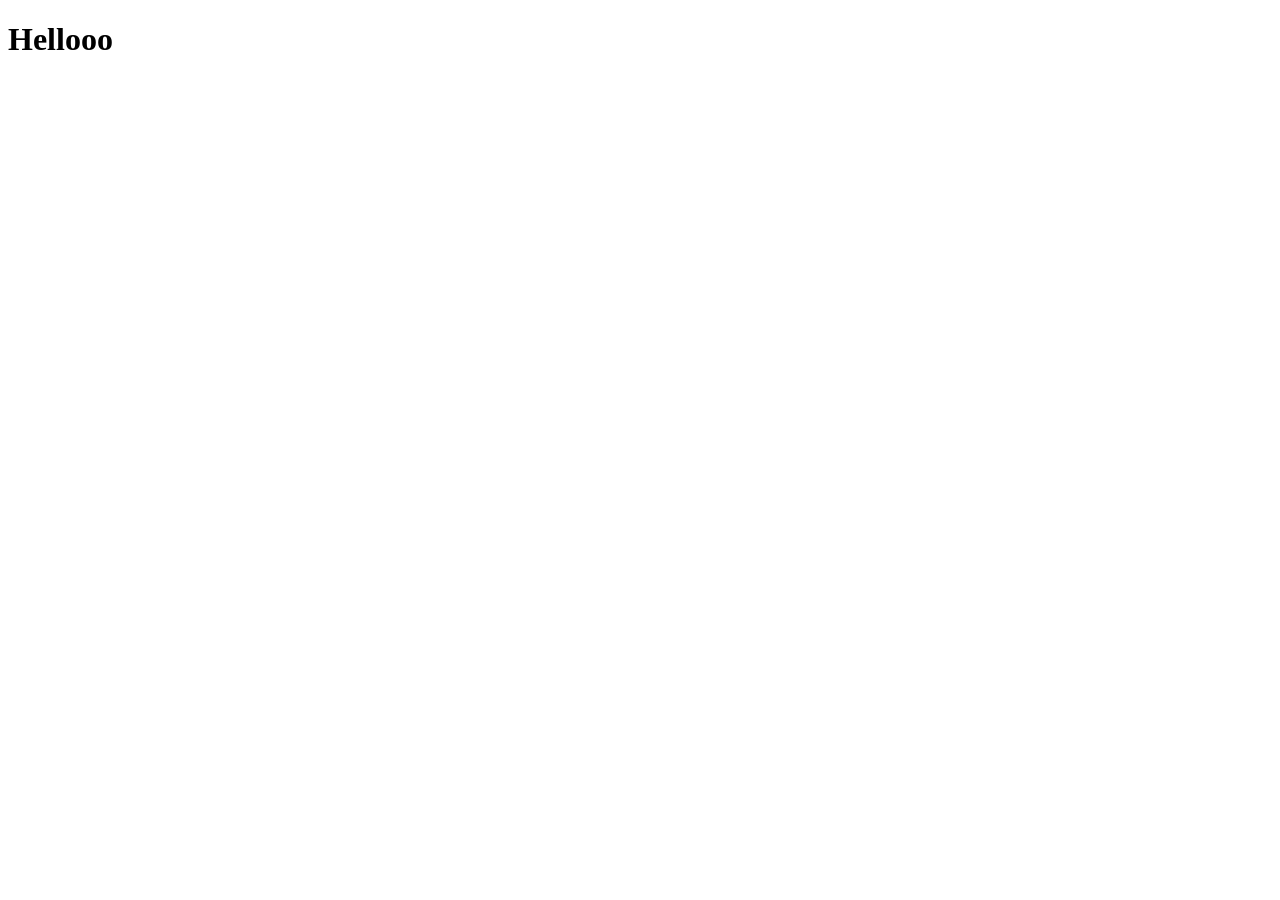
==== index.html @ e03c9c78 "oii" ====
<!DOCTYPE html>
<html lang="en">
<head>
    <meta charset="UTF-8">
    <meta name="viewport" content="width=device-width, initial-scale=1.0">
    <title>Document</title>
</head>
<body>
    <h1>Hellooo</h1>
</body>
</html>
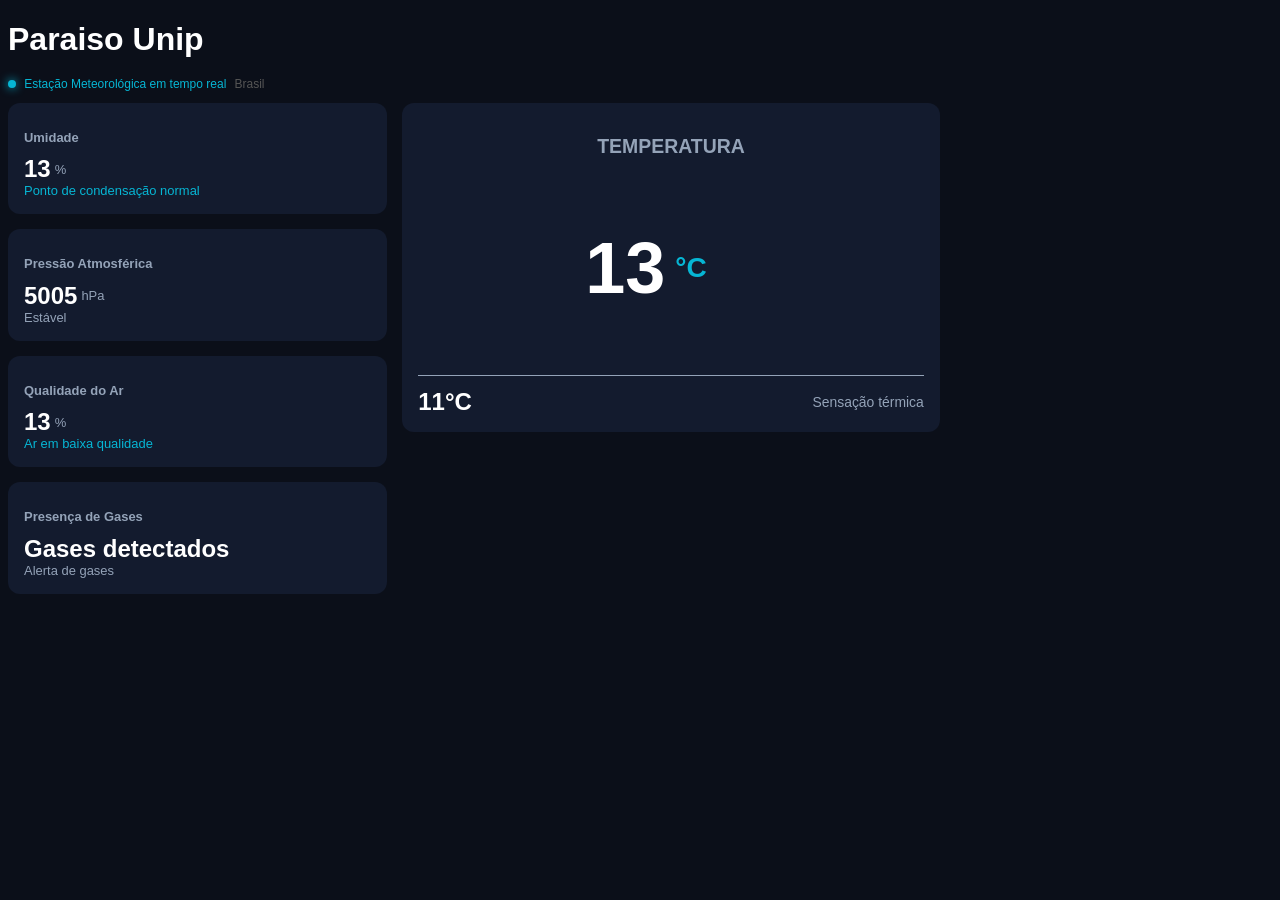
==== commit c77de977: "cards e css" ====
--- a/index.html
+++ b/index.html
@@ -1,11 +1,80 @@
 <!DOCTYPE html>
-<html lang="en">
+<html lang="pt-br">
 <head>
     <meta charset="UTF-8">
     <meta name="viewport" content="width=device-width, initial-scale=1.0">
-    <title>Document</title>
+    <link rel="stylesheet" href="style.css">
+    <title>Atmosense</title>
 </head>
 <body>
-    <h1>Hellooo</h1>
+    <h1>Paraiso Unip</h1>
+    <div class="Subtitulo">
+        <span class="bolinha"></span>
+        <p class="subtitulo1">Estação Meteorológica em tempo real</p>
+        <p class="subtitulo2">Brasil</p>
+    </div>
+    <div class="PagInteira">
+        <div class="CantoEsquerdo">
+            <div class="card1">
+                <div class="topocard1">
+                <h2>Umidade</h2> 
+                <i class="fa-solid fa-droplet"></i>
+                </div>
+                <div class="valorUmidade">
+                    <span class="UmidadeVal">13</span>
+                    <span class="UmidadeVal2">%</span> 
+                </div>   
+                <p class="descriçãoUmidade">Ponto de condensação normal</p>
+            </div> 
+            <div class="card2">
+                <div class="topocard2">
+                <h2>Pressão Atmosférica</h2> 
+                <i class="fa-solid fa-gauge"></i>
+                </div>
+                <div class="valorPressãoAtmosferica">
+                    <span class="PressãoAtmosfericaVal">5005</span>
+                    <span class="UnidadePressão">hPa</span> 
+                </div>   
+                <p class="descriçãoPressão">Estável</p>
+            </div> 
+            <div class="card3">
+                <div class="topocard3">
+                <h2>Qualidade do Ar</h2> 
+                <i class="fa-solid fa-lungs"></i>
+                </div>
+                <div class="valorQualidadeAr">
+                    <span class="QualidadeArVal">13</span>
+                    <span class="UnidadeQualidadeAr">%</span> 
+                </div>   
+                <p class="descriçãoQualidadeAr">Ar em baixa qualidade</p>
+            </div> 
+            <div class="card4">
+                <div class="topocard4">
+                <h2>Presença de Gases</h2> 
+                <i class="fa-solid fa-flask"></i>
+                </div>
+                <div class="valorPresençaGases">
+                    <span class="PresençaGasesVal">Gases detectados</span>
+                </div> 
+                <p class="descriçãoPresençaGases">Alerta de gases</p>  
+            </div> 
+        </div>
+        <div class="Centro">
+            <div class="card5">
+                <div class="topocard5">
+                    <h2>TEMPERATURA</h2> 
+                </div>
+                <div class="valorTemperatura">
+                    <span class="TemperaturaVal">13</span>
+                    <span class="UnidadeTemperatura">°C</span> 
+                    <i class="fa-solid fa-temperature-three-quarters"></i>
+                </div>   
+                <div class="rodapeTemperatura">
+                    <span class="SensaçãoTemperatura">11°C</span>
+                    <span class="descriçãoTemperatura">Sensação térmica</span>
+                </div>
+            </div>
+        </div>
+    </div>
 </body>
-</html>+</html> 
--- a/style.css
+++ b/style.css
@@ -0,0 +1,267 @@
+body {
+    background-color:#0B0F19
+}
+h1 {
+    color:rgb(255, 255, 255);
+    font-size: 200%;
+    font-family:Geist, sans-serif;
+    margin-bottom: 0.5%;
+}
+
+div.PagInteira{
+    display:flex;
+    gap: 15px;
+    flex-direction: row;
+    align-items: flex-start;
+}
+div.Subtitulo{
+    display: flex;
+    font-size: 75%;
+    font-family: 'IBM Plex Sans', sans-serif;
+    gap: 0.65%;
+    align-items: center;
+}
+span.bolinha{
+    display: inline-block;
+    width: 8px;
+    height: 8px;
+    background-color: #06B6D4;
+    border-radius: 50%;
+    box-shadow: 0 0 10px #06B6D4;
+}
+p.subtitulo1 {
+    color: #06B6D4;
+}
+p.subtitulo2{
+    color:rgb(85, 85, 85);
+}
+div.CantoEsquerdo{
+    width: 30%;
+    gap: 15px;
+    display: flex;
+    flex-direction: column;
+}
+div.Centro{
+    width: 40%;
+    gap: 15px;
+    display: flex;
+    flex-direction: column;
+}
+div.card1{
+    display: flex;
+    flex-direction: column;
+    background-color:#131B2E;
+    border-radius: 12px;
+    padding: 16px;
+    font-family:Geist, sans-serif;
+}
+div.topocard1{
+    display:flex;
+    justify-content: space-between;
+    align-items: center;
+}
+h2{
+    color: #94A3B8;
+    font-size:81%;;
+}
+i.fa-solid.fa-droplet{
+    color: #06B6D4;
+    font-size: 18px;
+}
+div.valorUmidade{
+    display: flex;
+    align-items: center;
+    gap: 4px;
+}
+span.UmidadeVal{
+    color: rgb(255, 255, 255);
+    font-size: 150%;
+    font-weight: bold;
+}
+span.UmidadeVal2{
+    display: flex;
+    align-items: center;
+    font-size: 81%;
+    color: #94A3B8;
+}
+p.descriçãoUmidade{
+    color: #06B6D4;
+    font-size: 81%;
+    margin: 0;
+}
+div.card5{
+    display: flex;
+    flex-direction: column;
+    background-color:#131B2E;
+    border-radius: 12px;
+    padding: 16px;
+    width: 100%;
+    height: 297px;
+    font-family:Geist, sans-serif;
+}
+div.topocard5{
+    display:flex;
+    justify-content: center;
+    align-items: center;
+    font-size: 24px;
+    font-weight: 500;
+}
+
+div.valorTemperatura{
+    display: flex;
+    align-items: center;
+    justify-content: center;
+    gap: 4px;
+    flex: 1;
+    gap: 10px;
+}
+span.TemperaturaVal{
+    color: rgb(255, 255, 255);
+    font-size: 450%;
+    font-weight: bold;
+}
+
+span.UnidadeTemperatura{
+    display: flex;
+    font-size: 175%;
+    color: #06B6D4;
+    font-weight: 600;
+}
+
+i.fa-solid.fa-temperature-three-quarters{
+    color: #06B6D4;
+    font-size: 60px;
+    padding: 20px;
+}
+
+div.rodapeTemperatura{
+    display: flex;
+    justify-content: space-between;
+    align-items: center;
+    border-top: 1px solid #94A3B8;
+    padding-top: 12px;
+    margin-top: 12px;
+}
+
+span.SensaçãoTemperatura{
+    color: #ffffff;
+    font-size: 150%;
+    font-weight: 600;
+}
+
+span.descriçãoTemperatura{
+    color: #94A3B8;
+    font-size: 87%;
+}
+div.card3{
+    display: flex;
+    flex-direction: column;
+    background-color:#131B2E;
+    border-radius: 12px;
+    padding: 16px;
+    font-family:Geist, sans-serif;
+    
+}
+div.topocard3{
+    display:flex;
+    justify-content: space-between;
+    align-items: center;
+}
+
+i.fa-solid.fa-lungs{
+    color: #06B6D4;
+    font-size: 18px;
+}
+div.valorQualidadeAr{
+    display: flex;
+    align-items: center;
+    gap: 4px;
+}
+span.QualidadeArVal{
+    color: rgb(255, 255, 255);
+    font-size: 150%;
+    font-weight: bold;
+}
+span.UnidadeQualidadeAr{
+    display: flex;
+    align-items: center;
+    font-size: 81%;
+    color: #94A3B8;
+}
+p.descriçãoQualidadeAr{
+    color: #06B6D4;
+    font-size: 81%;
+    margin: 0;
+}
+div.card2{
+    display: flex;
+    flex-direction: column;
+    background-color:#131B2E;
+    border-radius: 12px;
+    padding: 16px;
+    font-family:Geist, sans-serif;
+    
+}
+div.topocard2{
+    display:flex;
+    justify-content: space-between;
+    align-items: center;
+}
+i.fa-solid.fa-gauge{
+    color: #94A3B8;
+    font-size: 18px;
+}
+div.valorPressãoAtmosferica{
+    display: flex;
+    align-items: center;
+    gap: 4px;
+}
+span.PressãoAtmosfericaVal{
+    color: rgb(255, 255, 255);
+    font-size: 150%;
+    font-weight: bold;
+}
+span.UnidadePressão{
+    display: flex;
+    align-items: center;
+    font-size: 81%;
+    color: #94A3B8;
+}
+p.descriçãoPressão{
+    color: #94A3B8;
+    font-size: 81%;
+    margin: 0;
+}
+div.card4{
+    display: flex;
+    flex-direction: column;
+    background-color:#131B2E;
+    border-radius: 12px;
+    padding: 16px;
+    font-family:Geist, sans-serif;
+}
+div.topocard4{
+    display:flex;
+    justify-content: space-between;
+    align-items: center;
+}
+
+i.fa-solid.fa-flask{
+    color: #94A3B8;
+    font-size: 18px;
+}
+div.valorPresençaGases{
+    display: flex;
+    align-items: center;
+    gap: 4px;
+}
+span.PresençaGasesVal{
+    color: rgb(255, 255, 255);
+    font-size: 150%;
+    font-weight: bold;
+}
+p.descriçãoPresençaGases{
+    color: #94A3B8;
+    font-size: 81%;
+    margin: 0;
+}
